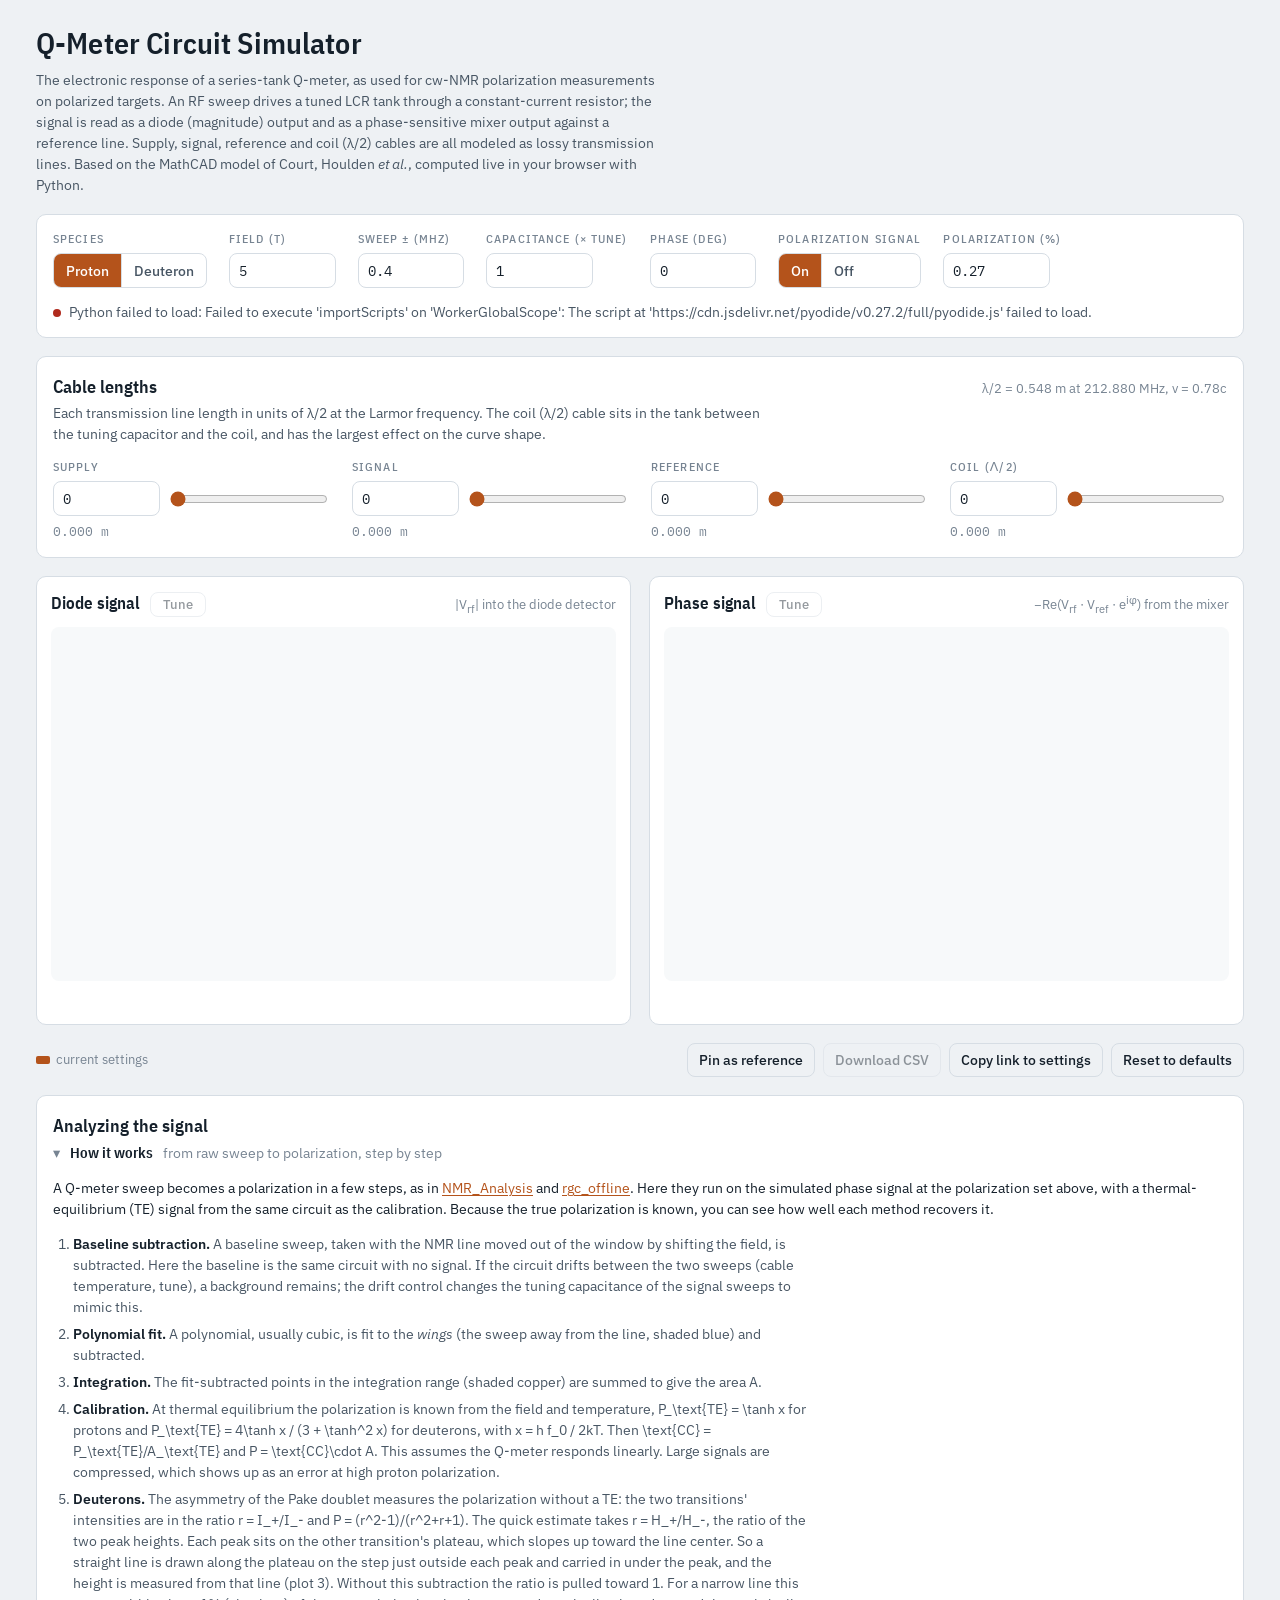
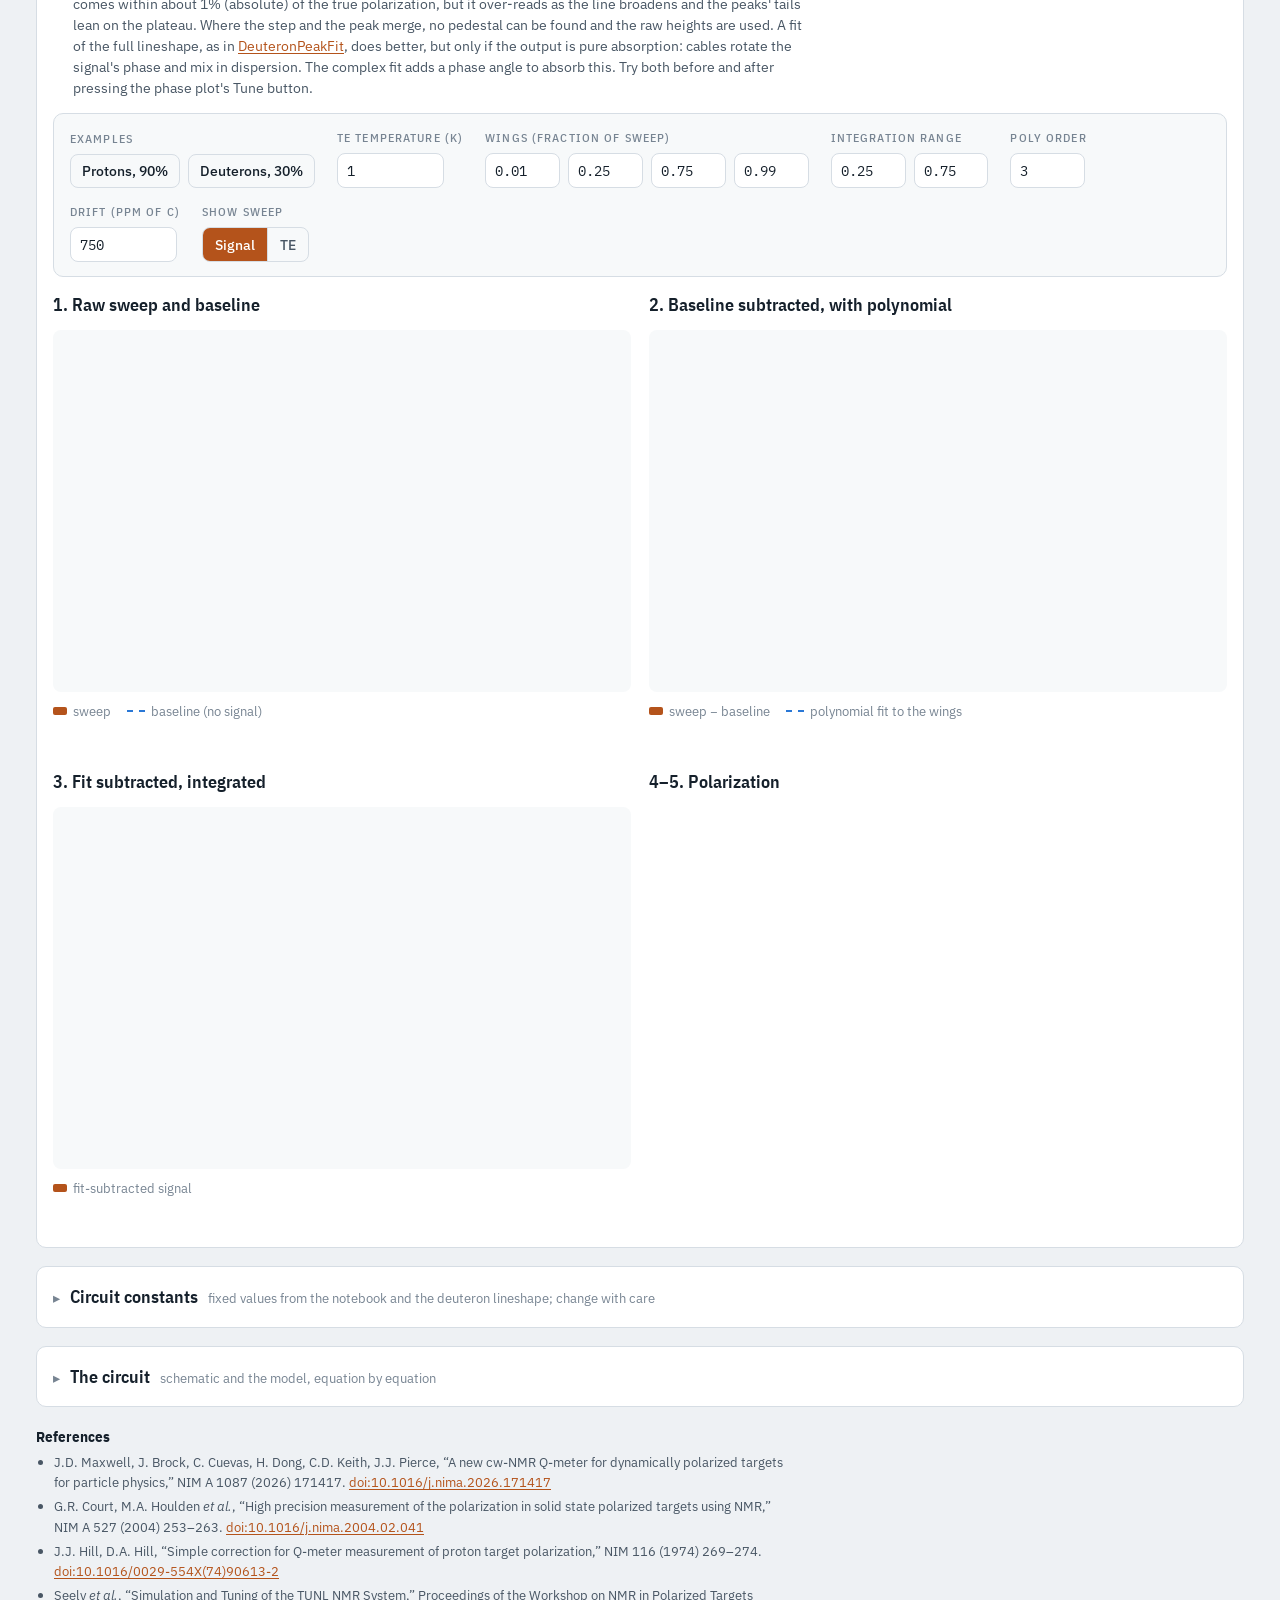
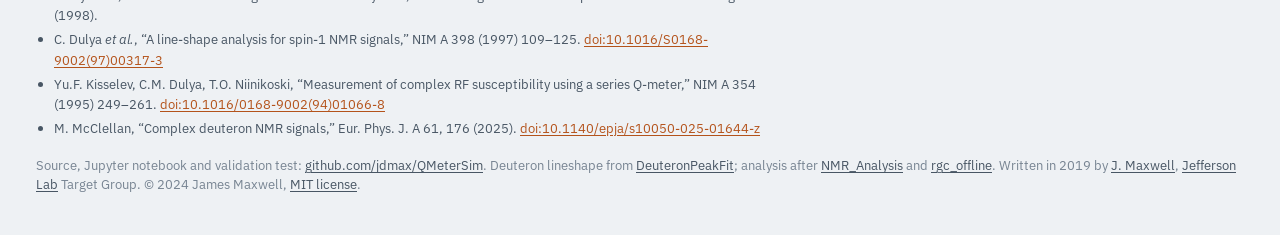
==== web/index.html @ 829bd28a "Improving proton lineshape" ====
<!doctype html>
<html lang="en">
<head>
<meta charset="utf-8">
<meta name="viewport" content="width=device-width, initial-scale=1, viewport-fit=cover">
<title>Q-Meter Circuit Simulator</title>
<meta name="description" content="Simulate the diode and phase-sensitive output of a series-tank NMR Q-meter with four transmission lines and a test polarization signal, computed in the browser with Pyodide.">
<meta name="author" content="J. Maxwell">
<link rel="preconnect" href="https://fonts.googleapis.com">
<link rel="preconnect" href="https://fonts.gstatic.com" crossorigin>
<link rel="stylesheet" href="https://fonts.googleapis.com/css2?family=IBM+Plex+Mono:wght@400;500&family=IBM+Plex+Sans+Condensed:wght@500;600&family=IBM+Plex+Sans:wght@400;500;600&display=swap">
<link rel="stylesheet" href="https://cdn.jsdelivr.net/npm/katex@0.16.11/dist/katex.min.css">
<link rel="stylesheet" href="style.css?v=__V__">
<style>html, body { margin: 0; } body { font-size: 14px; } [hidden] { display: none !important; }</style>
</head>
<body>
<div class="wrap">
  <header>
    <h1>Q-Meter Circuit Simulator</h1>
    <p>The electronic response of a series-tank Q-meter, as used for cw-NMR polarization measurements on
      polarized targets. An RF sweep drives a tuned LCR tank through a constant-current resistor; the signal is
      read as a diode (magnitude) output and as a phase-sensitive mixer output against a reference line.
      Supply, signal, reference and coil (λ/2) cables are all modeled as lossy transmission lines. Based on the
      MathCAD model of Court, Houlden <i>et al.</i>, computed live in your browser with Python.</p>
  </header>

  <div class="controls" role="group" aria-label="Tune and sweep">
    <div class="ctl"><span class="eyebrow">Species</span>
      <div class="seg" id="speciesSeg">
        <button type="button" data-v="p" aria-pressed="true">Proton</button>
        <button type="button" data-v="d" aria-pressed="false">Deuteron</button>
      </div></div>
    <div class="ctl"><label class="eyebrow" for="p_b">Field (T)</label>
      <input type="number" id="p_b" data-p="b" data-min="0.01" step="0.01" min="0.01"></div>
    <div class="ctl"><label class="eyebrow" for="p_sweep_range">Sweep ± (MHz)</label>
      <input type="number" id="p_sweep_range" data-p="sweep_range" data-min="0.001" step="0.1" min="0.001"></div>
    <div class="ctl"><label class="eyebrow" for="p_capacitance">Capacitance (× tune)</label>
      <input type="number" id="p_capacitance" data-p="capacitance" data-min="0.001" step="0.005" min="0.001"></div>
    <div class="ctl"><label class="eyebrow" for="p_phase">Phase (deg)</label>
      <input type="number" id="p_phase" data-p="phase" step="1"></div>
    <div class="ctl"><span class="eyebrow">Polarization signal</span>
      <div class="seg" id="sigSeg">
        <button type="button" data-v="1" aria-pressed="true">On</button>
        <button type="button" data-v="0" aria-pressed="false">Off</button>
      </div></div>
    <div class="ctl"><label class="eyebrow" for="p_pol">Polarization (%)</label>
      <input type="number" id="p_pol" data-p="pol" data-scale="0.01" data-min="-0.999" data-max="0.999" step="0.05"
        title="Physical sign: positive is absorptive (as at thermal equilibrium)"></div>
    <div class="spacer"></div>
    <span class="status" id="pyStatus" role="status"><i class="dot busy" id="pyDot"></i><span id="pyText">Loading Python (Pyodide)…</span></span>
  </div>

  <section class="panel" aria-labelledby="trimHead">
    <div class="card-head">
      <h2 id="trimHead">Cable lengths</h2>
      <span class="hint" id="lb2Note"></span>
    </div>
    <p>Each transmission line length in units of λ/2 at the Larmor frequency. The coil (λ/2) cable sits in the
      tank between the tuning capacitor and the coil, and has the largest effect on the curve shape.</p>
    <div class="trims" id="trims"></div>
  </section>

  <div class="stage">
    <div class="card">
      <div class="card-head">
        <div class="title"><h2>Diode signal</h2>
          <button class="btn sm" id="btnTuneDiode" type="button" disabled
            title="Set the capacitance so the diode dip is centered on the Larmor frequency">Tune</button></div>
        <span class="hint">|V<sub>rf</sub>| into the diode detector</span>
      </div>
      <div class="canvas-box"><canvas id="cvDiode" aria-label="Diode signal versus frequency"></canvas></div>
      <div class="readline" id="rdDiode" aria-live="off"></div>
    </div>
    <div class="card">
      <div class="card-head">
        <div class="title"><h2>Phase signal</h2>
          <button class="btn sm" id="btnTunePhase" type="button" disabled
            title="Set the capacitance and phase so the phase signal is centered and symmetric on the Larmor frequency">Tune</button></div>
        <span class="hint">−Re(V<sub>rf</sub> · V<sub>ref</sub> · e<sup>iφ</sup>) from the mixer</span>
      </div>
      <div class="canvas-box"><canvas id="cvPhase" aria-label="Phase signal versus frequency"></canvas></div>
      <div class="readline" id="rdPhase" aria-live="off"></div>
    </div>
  </div>

  <div class="row" role="group" aria-label="Plot actions">
    <div class="legend-line">
      <span style="color:var(--copper)"><i class="sw"></i><span style="color:var(--muted)">current settings</span></span>
      <span style="color:var(--shell)" id="pinLegend" hidden><i class="sw dash"></i><span style="color:var(--muted)">pinned reference</span></span>
    </div>
    <span class="status" id="tuneMsg" aria-live="polite" hidden><i class="dot"></i><span></span></span>
    <div class="spacer"></div>
    <button class="btn" id="btnPin" type="button">Pin as reference</button>
    <button class="btn" id="btnUnpin" type="button" hidden>Clear reference</button>
    <button class="btn" id="btnCsv" type="button" disabled>Download CSV</button>
    <button class="btn" id="btnLink" type="button">Copy link to settings</button>
    <button class="btn" id="btnReset" type="button">Reset to defaults</button>
  </div>

  <section class="panel" aria-labelledby="anHead">
    <h2 id="anHead">Analyzing the signal</h2>
    <details class="desc" id="anDesc" open>
    <summary>How it works <span class="hint">from raw sweep to polarization, step by step</span></summary>
    <p>A Q-meter sweep becomes a polarization in a few steps, as in
      <a href="https://github.com/jdmax/NMR_Analysis">NMR_Analysis</a> and
      <a href="https://github.com/jdmax/rgc_offline">rgc_offline</a>. Here they run on the simulated phase signal
      at the polarization set above, with a thermal-equilibrium (TE) signal from the same circuit as the
      calibration. Because the true polarization is known, you can see how well each method recovers it.</p>
    <ol class="steps">
      <li><b>Baseline subtraction.</b> A baseline sweep, taken with the NMR line moved out of the window by
        shifting the field, is subtracted. Here the baseline is the same circuit with no signal. If the circuit
        drifts between the two sweeps (cable temperature, tune), a background remains; the drift control
        changes the tuning capacitance of the signal sweeps to mimic this.</li>
      <li><b>Polynomial fit.</b> A polynomial, usually cubic, is fit to the <i>wings</i> (the sweep away from
        the line, shaded blue) and subtracted.</li>
      <li><b>Integration.</b> The fit-subtracted points in the integration range (shaded copper) are summed to
        give the area <span data-tex="A"></span>.</li>
      <li><b>Calibration.</b> At thermal equilibrium the polarization is known from the field and temperature,
        <span data-tex="P_\text{TE} = \tanh x"></span> for protons and
        <span data-tex="P_\text{TE} = 4\tanh x / (3 + \tanh^2 x)"></span> for deuterons, with
        <span data-tex="x = h f_0 / 2kT"></span>. Then <span data-tex="\text{CC} = P_\text{TE}/A_\text{TE}"></span>
        and <span data-tex="P = \text{CC}\cdot A"></span>. This assumes the Q-meter responds linearly. Large
        signals are compressed, which shows up as an error at high proton polarization.</li>
      <li><b>Deuterons.</b> The asymmetry of the Pake doublet measures the polarization without a TE:
        the two transitions' intensities are in the ratio
        <span data-tex="r = I_+/I_-"></span> and <span data-tex="P = (r^2-1)/(r^2+r+1)"></span>.
        The quick estimate takes <span data-tex="r = H_+/H_-"></span>, the ratio of the two peak heights.
        Each peak sits on the other transition's plateau, which slopes up toward the line center. So a
        straight line is drawn along the plateau on the step just outside each peak and carried in under
        the peak, and the height is measured from that line (plot 3). Without this subtraction the ratio
        is pulled toward 1. For a narrow line this comes within about 1% (absolute) of the true
        polarization, but it over-reads as the line broadens and the peaks' tails lean on the plateau.
        Where the step and the peak merge, no pedestal can be found and the raw heights are used. A fit of
        the full lineshape, as in
        <a href="https://github.com/jdmax/DeuteronPeakFit">DeuteronPeakFit</a>, does better, but only if the
        output is pure absorption: cables rotate the signal's phase and mix in dispersion. The complex fit adds
        a phase angle to absorb this. Try both before and after pressing the phase plot's Tune button.</li>
    </ol>
    </details>

    <div class="controls inset" role="group" aria-label="Analysis settings">
      <div class="ctl"><span class="eyebrow">Examples</span>
        <div class="row">
          <button class="btn" type="button" data-example="p:0.9">Protons, 90%</button>
          <button class="btn" type="button" data-example="d:0.3" data-cables="5,5,0.6,0.05"
            title="Supply and signal 5, reference 0.6, coil 0.05 λ/2, then phase-tuned">Deuterons, 30%</button>
        </div></div>
      <div class="ctl"><label class="eyebrow" for="a_te">TE temperature (K)</label>
        <input type="number" id="a_te" data-p="a_te" data-min="0.01" step="0.05"></div>
      <div class="ctl"><span class="eyebrow">Wings (fraction of sweep)</span>
        <div class="row">
          <input type="number" class="frac" id="a_w0" data-p="a_w0" data-min="0" data-max="1" step="0.01" aria-label="Wing 1 start">
          <input type="number" class="frac" id="a_w1" data-p="a_w1" data-min="0" data-max="1" step="0.01" aria-label="Wing 1 end">
          <input type="number" class="frac" id="a_w2" data-p="a_w2" data-min="0" data-max="1" step="0.01" aria-label="Wing 2 start">
          <input type="number" class="frac" id="a_w3" data-p="a_w3" data-min="0" data-max="1" step="0.01" aria-label="Wing 2 end">
        </div></div>
      <div class="ctl"><span class="eyebrow">Integration range</span>
        <div class="row">
          <input type="number" class="frac" id="a_s0" data-p="a_s0" data-min="0" data-max="1" step="0.01" aria-label="Integration start">
          <input type="number" class="frac" id="a_s1" data-p="a_s1" data-min="0" data-max="1" step="0.01" aria-label="Integration end">
        </div></div>
      <div class="ctl"><label class="eyebrow" for="a_order">Poly order</label>
        <input type="number" class="frac" id="a_order" data-p="a_order" data-min="0" data-max="8" data-int step="1"></div>
      <div class="ctl"><label class="eyebrow" for="a_drift">Drift (ppm of C)</label>
        <input type="number" id="a_drift" data-p="a_drift" step="50"></div>
      <div class="ctl"><span class="eyebrow">Show sweep</span>
        <div class="seg" id="anViewSeg">
          <button type="button" data-v="en" aria-pressed="true">Signal</button>
          <button type="button" data-v="te" aria-pressed="false">TE</button>
        </div></div>
    </div>

    <div class="stage an-stage">
      <div class="card flat">
        <div class="card-head">
          <h2>1. Raw sweep and baseline</h2>
        </div>
        <div class="canvas-box"><canvas id="cvRaw" aria-label="Raw phase-signal sweep with the baseline sweep"></canvas></div>
        <div class="legend-line">
          <span style="color:var(--copper)"><i class="sw"></i><span style="color:var(--muted)">sweep</span></span>
          <span style="color:var(--shell)"><i class="sw dash"></i><span style="color:var(--muted)">baseline (no signal)</span></span>
        </div>
        <div class="readline" id="rdRaw" aria-live="off"></div>
      </div>
      <div class="card flat">
        <div class="card-head">
          <h2>2. Baseline subtracted, with polynomial</h2>
        </div>
        <div class="canvas-box"><canvas id="cvBase" aria-label="Baseline-subtracted sweep with polynomial fit to the wings"></canvas></div>
        <div class="legend-line">
          <span style="color:var(--copper)"><i class="sw"></i><span style="color:var(--muted)">sweep − baseline</span></span>
          <span style="color:var(--shell)"><i class="sw dash"></i><span style="color:var(--muted)">polynomial fit to the wings</span></span>
        </div>
        <div class="readline" id="rdBase" aria-live="off"></div>
      </div>
      <div class="card flat">
        <div class="card-head">
          <h2>3. Fit subtracted, integrated</h2>
        </div>
        <div class="canvas-box"><canvas id="cvSub" aria-label="Fit-subtracted signal with integration range"></canvas></div>
        <div class="legend-line">
          <span style="color:var(--copper)"><i class="sw"></i><span style="color:var(--muted)">fit-subtracted signal</span></span>
          <span id="subLegend" hidden>
            <span style="color:var(--fitc)"><i class="sw dash"></i></span><span>absorption fit</span>
            <span style="color:var(--shell)"><i class="sw dot"></i></span><span>complex fit</span>
            <span style="color:var(--ink)">●</span><span>peaks</span>
            <span id="pedLegend" hidden><span style="color:var(--ink)"><i class="sw ped"></i></span><span>height above pedestal</span></span>
          </span>
        </div>
        <div class="readline" id="rdSub" aria-live="off"></div>
      </div>
      <div class="card flat">
        <div class="card-head">
          <h2>4–5. Polarization</h2>
        </div>
        <div class="dread results" id="anResults" aria-live="polite"></div>
      </div>
    </div>
  </section>

  <details class="panel" id="constPanel">
    <summary>Circuit constants <span class="hint">fixed values from the notebook and the deuteron lineshape; change with care</span></summary>
    <div class="designer" id="consts"></div>
  </details>

  <details class="panel" id="circuitPanel">
    <summary id="aboutHead">The circuit <span class="hint">schematic and the model, equation by equation</span></summary>
    <div class="schem">
      <img src="schem.PNG" alt="Schematic of the series Q-meter: RF source, reference line to the mixer, supply line through the constant-current resistor to the series tank (R, C, L), and signal line to the mixer.">
      <div class="notes">
        <ul>
          <li>An RF source drives the tank through a supply line and a constant-current resistor R<sub>cc</sub>;
            a reference line carries the source directly to the mixer.</li>
          <li>The series tank (damping R, tuning C, coil L) has a fourth transmission line between C and L,
            usually called the λ/2 cable. The signal line connects the tank to the other side of the mixer.</li>
          <li>Capacitance is in units of the value that tunes the bare tank (no cables) to the Larmor
            frequency for the chosen species at the given field. Phase is in degrees from ideal tune with zero
            line length.</li>
          <li>The optional polarization signal enters as a complex susceptibility multiplying the coil
            inductance, L = L<sub>0</sub>(1 + 4πηχ). For protons the lineshape is fitted to measured signals
            at polarizations from 24% to 79%, so it shifts and sharpens as the polarization grows; its size
            follows Seely's susceptibility and Hill &amp; Hill's normalization. For deuterons it is the Pake
            doublet of Dulya <i>et al.</i>,
            ported from <a href="https://github.com/jdmax/DeuteronPeakFit">DeuteronPeakFit</a>, with its
            dispersion as well as its absorption.</li>
          <li>Polarization has its physical sign: positive is absorptive, as at thermal equilibrium. The
            notebook's <code>pol</code> is the negative of this, so its default of −0.0027 is +0.27% here.</li>
          <li>The supply, signal and reference lines end in 50 Ω, close to the cable's characteristic impedance,
            so they are matched. Their lengths only delay and attenuate the RF, and don't change the shape of the
            Q-curve, as in Court <i>et al.</i> The delay rotates the phase signal; a reference cable as long as the
            supply and signal cables together cancels it, and the phase Tune button corrects it.</li>
          <li>The schematic leaves out the coil cable between C and L.</li>
          <li>Lengths are in units of λ/2, so a coil cable of 1 is a true λ/2 line that passes the coil
            impedance through almost unchanged. Near 0.5 (λ/4) the line makes the coil look capacitive, and the
            series tank cannot be tuned.</li>
        </ul>
      </div>
    </div>

    <div class="subhead">The model, equation by equation</div>
    <p class="eqintro">Every quantity is evaluated at each sweep frequency ω. Lines are labeled
      <i>i</i> ∈ {sup, sig, ref, coil}, <span data-tex="a \parallel b \equiv ab/(a+b)"></span>, and
      <span data-tex="\mathcal{T}_i[Z]"></span> is the input impedance of line <i>i</i> terminated by
      <span data-tex="Z"></span>. Each stage is reduced to a Thevenin source (an open-circuit voltage and a
      source impedance) and carried through the next line.</p>
    <div class="eqgrid">
      <div class="eqcard">
        <h3>Larmor frequency and tuning capacitor</h3>
        <div class="eq" data-tex="f_0 = \gamma_{p,d}\,B, \qquad \omega_0 = 2\pi f_0"></div>
        <div class="eq" data-tex="C = \frac{c}{\omega_0^{2} L_0}"></div>
        <p>The capacitance control <span data-tex="c"></span> is in units of the capacitor that resonates
          the bare coil at <span data-tex="\omega_0"></span>, with
          <span data-tex="\gamma_p = 42.576"></span> and <span data-tex="\gamma_d = 6.536"></span> MHz/T.</p>
      </div>

      <div class="eqcard">
        <h3>Transmission lines</h3>
        <div class="eq" data-tex="\ell_i = n_i\,\frac{\lambda}{2}, \qquad \frac{\lambda}{2} = \frac{v_f\,c_0}{2 f_0}"></div>
        <div class="eq" data-tex="\Gamma(\omega) = \alpha + \frac{i\omega}{v_f\,c_0}"></div>
        <div class="eq" data-tex="Z_0 = \sqrt{\frac{R' + i\omega L'}{i\omega C'}}, \qquad R' = 2\cdot 50\,\Omega\cdot\alpha"></div>
        <div class="eq" data-tex="\mathcal{T}_i[Z] = Z_0\,\frac{Z + Z_0\tanh \Gamma\ell_i}{Z_0 + Z\tanh \Gamma\ell_i}"></div>
        <div class="eq" data-tex="\mathcal{G}_i[Z] = \frac{1}{\cosh\Gamma\ell_i + (Z/Z_0)\sinh\Gamma\ell_i}"></div>
        <p><span data-tex="n_i"></span> is the cable length control, and <span data-tex="R'"></span>,
          <span data-tex="L'"></span>, <span data-tex="C'"></span> are the cable's resistance, inductance and
          capacitance per meter, so <span data-tex="Z_0 \approx 51.7\ \Omega"></span> whatever the length.
          A source <span data-tex="V"></span> with impedance <span data-tex="Z"></span> at one end of a line
          gives the open-circuit voltage <span data-tex="\mathcal{G}_i[Z]\,V"></span> and source impedance
          <span data-tex="\mathcal{T}_i[Z]"></span> at the other. For a matched line,
          <span data-tex="Z = Z_0"></span>, these are <span data-tex="e^{-\Gamma\ell_i}V"></span> and
          <span data-tex="Z_0"></span>: a delay and attenuation only.</p>
      </div>

      <div class="eqcard">
        <h3>Coil and proton signal</h3>
        <div class="eq" data-tex="Z_L = \left(R_\text{coil} + i\omega L\right) \parallel \frac{1}{i\omega C_s}"></div>
        <div class="eq" data-tex="L(\omega) = L_0\left[\,1 + 4\pi\eta\,\chi(\omega)\,\right], \qquad \chi = \chi' - i\chi''"></div>
        <div class="eq" data-tex="\chi_p'' = \frac{\pi}{2}\,\omega_0\chi_0\;g(\omega-\omega_0;\,P), \qquad \int g\,d\omega = 1"></div>
        <div class="eq" data-tex="g(x;P) = A_0(x - sP) + P\,A_1(x - sP), \qquad s = 24.8\text{ kHz}"></div>
        <div class="eq" data-tex="\chi_p' = -\mathcal{H}\big[\chi_p''\big], \qquad \mathcal{H}[\wedge_h](x) = \frac{F(x+h) - 2F(x) + F(x-h)}{\pi h},\ \ F(x) = x\ln|x|"></div>
        <p>with <span data-tex="\chi_0 = 3.1\times10^{-4}\,P"></span> (Seely) and filling factor
          <span data-tex="\eta"></span>. <span data-tex="g"></span> is fitted to measured proton lines from
          a 5 T target (2022) at polarizations from 24% to 79%. As <span data-tex="P"></span> grows, the line
          shifts up by <span data-tex="sP"></span>, the local field of the polarized sample, and its shape
          <span data-tex="A_0 + P A_1"></span> sharpens on the high-frequency side: about 49 kHz wide and nearly
          symmetric near <span data-tex="P = 0"></span>, 35 kHz wide with a long low-frequency tail at 79%. For
          negative <span data-tex="P"></span> the shift and the sharp edge reverse.
          <span data-tex="\int A_1 = 0"></span>, so the area does not depend on <span data-tex="P"></span>.
          Between samples <span data-tex="A_0"></span> and <span data-tex="A_1"></span> are straight lines,
          sums of triangles <span data-tex="\wedge_h"></span>, whose Hilbert transforms are exact, so
          <span data-tex="\chi'"></span> is the exact Kramers–Kronig partner of
          <span data-tex="\chi''"></span>. The area is that of Hill &amp; Hill's line. With the signal off,
          <span data-tex="L = L_0"></span>.</p>
      </div>

      <div class="eqcard">
        <h3>Deuteron signal</h3>
        <div class="eq" data-tex="\chi_d'' \propto I_+F_+(R) + I_-F_-(R), \qquad R = \frac{\omega-\omega_0}{3\,\omega_Q}"></div>
        <div class="eq" data-tex="I_\pm \approx \frac{r(r-1)}{r^2+r+1},\ \frac{r-1}{r^2+r+1}, \qquad P = \frac{r^2-1}{r^2+r+1}"></div>
        <div class="eq" data-tex="\int \chi''\,d\omega = \frac{\pi}{2}\,\omega_0\chi_0, \qquad \chi_0 = 3.1\times10^{-4}\,\frac{2\gamma_d}{\gamma_p}\,P"></div>
        <div class="eq" data-tex="\chi_d' = -\mathcal{H}\big[\chi_d''\big] = -\sum_{\epsilon=\pm} \epsilon\,\tfrac{\pi}{2}\,I_\epsilon D_\epsilon(R)"></div>
        <p><span data-tex="F_\pm"></span> and <span data-tex="D_\pm"></span> are the powder-averaged
          absorption and dispersion integrals of Dulya <i>et al.</i>, with broadening <span data-tex="A"></span>
          and EFG asymmetry <span data-tex="\eta"></span>; the full <span data-tex="I_\pm"></span> include
          a small <span data-tex="R"></span> dependence. <span data-tex="\chi_0"></span> scales Seely's proton
          value by the spin-1 magnetization at the same density. <span data-tex="\mathcal{H}"></span> is the
          Hilbert transform, which makes <span data-tex="\chi'"></span> the Kramers–Kronig partner of
          <span data-tex="\chi''"></span>.</p>
      </div>

      <div class="eqcard">
        <h3>Tank, supply and signal line</h3>
        <div class="eq" data-tex="Z_\text{tank} = R_D + \frac{1}{i\omega C} + \mathcal{T}_\text{coil}[Z_L]"></div>
        <div class="eq" data-tex="Z_\text{sup} = \mathcal{T}_\text{sup}[R_s], \qquad Z_\text{cc} = R_\text{cc} + 50\,\Omega \parallel Z_\text{sup}"></div>
        <div class="eq" data-tex="Z_\text{eq} = Z_\text{tank} \parallel Z_\text{cc}, \qquad Z_\text{tot} = \mathcal{T}_\text{sig}[Z_\text{eq}]"></div>
        <p><span data-tex="R_D"></span> is the damping resistor, <span data-tex="R_s"></span> the source
          impedance, and the 50 Ω is the supply line's termination to ground. <span data-tex="Z_\text{sup}"></span>,
          <span data-tex="Z_\text{cc}"></span>, <span data-tex="Z_\text{eq}"></span> and
          <span data-tex="Z_\text{tot}"></span> are the source impedances looking back toward the RF source.</p>
      </div>

      <div class="eqcard">
        <h3>Voltages at the mixer</h3>
        <div class="eq" data-tex="V_\text{cc} = U\,\mathcal{G}_\text{sup}[R_s]\,\frac{50\,\Omega}{50\,\Omega + Z_\text{sup}}, \qquad V_\text{eq} = V_\text{cc}\,\frac{Z_\text{tank}}{Z_\text{tank} + Z_\text{cc}}"></div>
        <div class="eq" data-tex="V_\text{rf} = V_\text{eq}\,\mathcal{G}_\text{sig}[Z_\text{eq}]\,\frac{R_\text{amp}}{R_\text{amp} + Z_\text{tot}}"></div>
        <div class="eq" data-tex="Z_\text{ref} = \mathcal{T}_\text{ref}[R_s], \qquad V_\text{ref} = U\,\mathcal{G}_\text{ref}[R_s]\,\frac{R_\text{amp}}{R_\text{amp} + Z_\text{ref}}"></div>
        <div class="eq" data-tex="\text{diode} = \big|V_\text{rf}\big|, \qquad \text{phase} = -\operatorname{Re}\!\big(V_\text{rf}\,V_\text{ref}^{*}\,e^{i\phi}\big)"></div>
        <p>The mixer inputs are terminated by <span data-tex="R_\text{amp}"></span> (the 50 Ω at each mixer
          input in the schematic). The mixer responds to the phase difference between its inputs, hence
          <span data-tex="V_\text{ref}^{*}"></span>, so the reference cable's delay offsets the supply and signal
          cables' delay.</p>
      </div>

      <div class="eqcard">
        <h3>The Tune buttons</h3>
        <div class="eq" data-tex="\text{Diode: find } c \text{ such that } \left.\frac{\partial\,|V_\text{rf}|}{\partial\omega}\right|_{\omega_0} = 0"></div>
        <div class="eq" data-tex="\text{Phase: } \phi = \pm\frac{\pi}{2} - \arg\left.\frac{\partial\,(V_\text{rf}V_\text{ref}^{*})}{\partial\omega}\right|_{\omega_0}"></div>
        <p>Both use the baseline (signal off) and leave cable lengths alone. Diode tune scans
          <span data-tex="0.02 \le c \le 50"></span> for the dip and refines it by bisection. Phase tune
          first does the diode tune. Both roots make the phase output an extremum at
          <span data-tex="\omega_0"></span>; it picks the one for which an absorptive signal points the same
          way as in the ideal zero-length circuit. When the reference cable's delay doesn't match the supply and
          signal cables', the baseline at that phase can be a dip rather than a peak.</p>
      </div>
    </div>
  </details>

  <section class="notes">
    <h3>References</h3>
    <ul>
      <li>J.D. Maxwell, J. Brock, C. Cuevas, H. Dong, C.D. Keith, J.J. Pierce, “A new cw-NMR Q-meter for
        dynamically polarized targets for particle physics,” NIM A 1087 (2026) 171417.
        <a href="https://doi.org/10.1016/j.nima.2026.171417">doi:10.1016/j.nima.2026.171417</a></li>
      <li>G.R. Court, M.A. Houlden <i>et al.</i>, “High precision measurement of the polarization in solid state
        polarized targets using NMR,” NIM A 527 (2004) 253–263.
        <a href="https://doi.org/10.1016/j.nima.2004.02.041">doi:10.1016/j.nima.2004.02.041</a></li>
      <li>J.J. Hill, D.A. Hill, “Simple correction for Q-meter measurement of proton target polarization,”
        NIM 116 (1974) 269–274. <a href="https://doi.org/10.1016/0029-554X(74)90613-2">doi:10.1016/0029-554X(74)90613-2</a></li>
      <li>Seely <i>et al.</i>, “Simulation and Tuning of the TUNL NMR System,” Proceedings of the Workshop on NMR
        in Polarized Targets (1998).</li>
      <li>C. Dulya <i>et al.</i>, “A line-shape analysis for spin-1 NMR signals,” NIM A 398 (1997) 109–125.
        <a href="https://doi.org/10.1016/S0168-9002(97)00317-3">doi:10.1016/S0168-9002(97)00317-3</a></li>
      <li>Yu.F. Kisselev, C.M. Dulya, T.O. Niinikoski, “Measurement of complex RF susceptibility using a series
        Q-meter,” NIM A 354 (1995) 249–261.
        <a href="https://doi.org/10.1016/0168-9002(94)01066-8">doi:10.1016/0168-9002(94)01066-8</a></li>
      <li>M. McClellan, “Complex deuteron NMR signals,” Eur. Phys. J. A 61, 176 (2025).
        <a href="https://doi.org/10.1140/epja/s10050-025-01644-z">doi:10.1140/epja/s10050-025-01644-z</a></li>
    </ul>
  </section>

  <footer class="site">Source, Jupyter notebook and validation test:
    <a href="https://github.com/jdmax/QMeterSim">github.com/jdmax/QMeterSim</a>.
    Deuteron lineshape from <a href="https://github.com/jdmax/DeuteronPeakFit">DeuteronPeakFit</a>; analysis
    after <a href="https://github.com/jdmax/NMR_Analysis">NMR_Analysis</a> and
    <a href="https://github.com/jdmax/rgc_offline">rgc_offline</a>.
    Written in 2019 by <a href="https://orcid.org/0000-0003-2710-4646">J. Maxwell</a>,
    <a href="https://www.jlab.org">Jefferson Lab</a> Target Group.
    © 2024 James Maxwell, <a href="https://github.com/jdmax/QMeterSim/blob/master/LICENSE">MIT license</a>.</footer>
</div>
<script src="https://cdn.jsdelivr.net/npm/katex@0.16.11/dist/katex.min.js" defer></script>
<script src="app.js?v=__V__" defer></script>
</body>
</html>
---- web/style.css ----
/* Layout: an instrument page. Controls bar, cable trims, then diode | phase plots,
   the polarization signal with circuit readout, and circuit constants. */
:root {
  --bg: #eef1f4;
  --panel: #ffffff;
  --ink: #15202b;
  --ink-2: #485664;
  --muted: #778492;
  --line: #d6dde4;
  --copper: #b4531b;
  --copper-soft: #f6e4d8;
  --ok: #1d7448;
  --ok-soft: #dcefe4;
  --warn: #8f5a00;
  --warn-soft: #f7e9c9;
  --bad: #b02a1d;
  --bad-soft: #f8dcd8;
  --track: #e3e8ed;
  --canvas-bg: #f7f9fa;
  --shell: #2a78d6;
  --fitc: #148a5e;
  --f-display: "IBM Plex Sans Condensed", "Arial Narrow", system-ui, sans-serif;
  --f-body: "IBM Plex Sans", system-ui, -apple-system, "Segoe UI", sans-serif;
  --f-mono: "IBM Plex Mono", ui-monospace, "SFMono-Regular", Menlo, monospace;
}
@media (prefers-color-scheme: dark) {
  :root:not([data-theme="light"]) {
    --bg: #0e141a; --panel: #161f28; --ink: #e5ebf0; --ink-2: #b0bcc7; --muted: #7d8a97;
    --line: #283440; --copper: #e5834a; --copper-soft: #3a2518; --ok: #5cc794; --ok-soft: #173326;
    --warn: #e2a93f; --warn-soft: #382b12; --bad: #f0786a; --bad-soft: #3c1d19;
    --track: #24303b; --canvas-bg: #111a22; --shell: #4d95ea; --fitc: #3dbd8a; color-scheme: dark;
  }
}
:root[data-theme="dark"] {
  --bg: #0e141a; --panel: #161f28; --ink: #e5ebf0; --ink-2: #b0bcc7; --muted: #7d8a97;
  --line: #283440; --copper: #e5834a; --copper-soft: #3a2518; --ok: #5cc794; --ok-soft: #173326;
  --warn: #e2a93f; --warn-soft: #382b12; --bad: #f0786a; --bad-soft: #3c1d19;
  --track: #24303b; --canvas-bg: #111a22; --shell: #4d95ea; --fitc: #3dbd8a; color-scheme: dark;
}
* { box-sizing: border-box; }
body {
  background: var(--bg); color: var(--ink); font-family: var(--f-body); font-size: 14px; line-height: 1.5;
}
.wrap {
  max-width: 1240px; margin: 0 auto;
  padding-left: max(16px, env(safe-area-inset-left, 0px));
  padding-right: max(16px, env(safe-area-inset-right, 0px));
  padding-block: 20px 40px;
  display: flex; flex-direction: column; gap: 18px;
}
header h1 {
  font-family: var(--f-display); font-weight: 600; font-size: 1.9rem; letter-spacing: 0.005em;
  margin: 0; text-wrap: balance;
}
header p { margin: 4px 0 0; color: var(--ink-2); max-width: 78ch; }
.mono, .num { font-family: var(--f-mono); font-variant-numeric: tabular-nums; }
.eyebrow {
  font-family: var(--f-display); font-weight: 500; font-size: 0.78rem; text-transform: uppercase;
  letter-spacing: 0.09em; color: var(--muted);
}

/* controls */
.controls {
  display: flex; flex-wrap: wrap; gap: 14px 22px; align-items: flex-end;
  background: var(--panel); border: 1px solid var(--line); border-radius: 10px; padding: 14px 16px;
}
.ctl { display: flex; flex-direction: column; gap: 6px; min-width: 0; }
.ctl label, .ctl .eyebrow { margin: 0; }
.seg { display: inline-flex; border: 1px solid var(--line); border-radius: 8px; overflow: hidden; }
.seg button {
  font: 500 0.9rem var(--f-body); color: var(--ink-2); background: transparent; border: 0;
  padding: 7px 12px; cursor: pointer;
}
.seg button + button { border-left: 1px solid var(--line); }
.seg button[aria-pressed="true"] { background: var(--copper); color: #fff; }
select, input[type="number"] {
  font: 0.9rem var(--f-body); color: var(--ink); background: var(--panel);
  border: 1px solid var(--line); border-radius: 8px; padding: 7px 9px; max-width: 100%;
}
input[type="number"] { width: 7.4em; font-family: var(--f-mono); }
input[type="number"].bad { border-color: var(--bad); }
input[type="range"] { width: 200px; max-width: 100%; accent-color: var(--copper); }
.btn {
  font: 500 0.86rem var(--f-body); color: var(--ink); background: transparent;
  border: 1px solid var(--line); border-radius: 8px; padding: 7px 11px; cursor: pointer;
}
.btn:hover { border-color: var(--copper); color: var(--copper); }
.btn.primary { background: var(--copper); border-color: var(--copper); color: #fff; }
.btn.primary:hover { color: #fff; filter: brightness(1.08); }
.btn:disabled { opacity: 0.45; cursor: not-allowed; }
.btn.sm { padding: 3px 12px; font-size: 0.82rem; }
.card-head .title { display: flex; align-items: baseline; gap: 10px; }
button:focus-visible, select:focus-visible, input:focus-visible, canvas:focus-visible, summary:focus-visible {
  outline: 2px solid var(--copper); outline-offset: 2px;
}
.row { display: flex; gap: 8px; align-items: center; flex-wrap: wrap; }
.spacer { flex: 1 1 0; }
.status { font-size: 0.86rem; color: var(--ink-2); display: inline-flex; align-items: center; gap: 8px; }
.dot { width: 8px; height: 8px; border-radius: 50%; background: var(--muted); display: inline-block; flex: none; }
.dot.ok { background: var(--ok); } .dot.busy { background: var(--warn); } .dot.err { background: var(--bad); }

/* panels */
section.panel { background: var(--panel); border: 1px solid var(--line); border-radius: 10px; padding: 16px; }
section.panel h2 { font-family: var(--f-display); font-weight: 600; font-size: 1.15rem; margin: 0 0 2px; }
section.panel > p { margin: 0 0 12px; color: var(--ink-2); max-width: 90ch; }
.designer { display: grid; grid-template-columns: repeat(auto-fill, minmax(150px, 1fr)); gap: 12px 16px; align-items: end; }
.designer .ctl input[type="number"], .designer .ctl select { width: 100%; }
.trims { display: grid; grid-template-columns: repeat(auto-fill, minmax(250px, 1fr)); gap: 14px 22px; }
.trim .row { flex-wrap: nowrap; }
.trim input[type="range"] { flex: 1 1 auto; width: auto; min-width: 0; }
.trim .len { color: var(--muted); font-size: 0.8rem; }
.subhead { font-family: var(--f-display); font-weight: 600; font-size: 0.95rem; margin: 16px 0 8px; }
details.panel > summary, details.desc > summary {
  cursor: pointer; font-family: var(--f-display); font-weight: 600; font-size: 1.15rem; list-style: none;
  display: flex; flex-wrap: wrap; align-items: baseline; gap: 2px 10px;
}
details.panel > summary::-webkit-details-marker, details.desc > summary::-webkit-details-marker { display: none; }
details.panel > summary::before, details.desc > summary::before { content: "▸"; color: var(--muted); font-size: 0.9rem; }
details.panel[open] > summary::before, details.desc[open] > summary::before { content: "▾"; }
details.panel > summary .hint, details.desc > summary .hint { font-family: var(--f-body); font-weight: 400; }
details.desc { margin-bottom: 14px; }
details.desc > summary { font-size: 0.95rem; }
details.desc[open] > summary { margin-bottom: 4px; }
details.desc > summary .hint { color: var(--muted); font-size: 0.85rem; }
details.panel[open] > summary { margin-bottom: 12px; }
details.panel { background: var(--panel); border: 1px solid var(--line); border-radius: 10px; padding: 16px; }

/* views */
.stage { display: grid; grid-template-columns: 1fr 1fr; gap: 18px; }
@media (max-width: 880px) { .stage { grid-template-columns: 1fr; } }
.card {
  background: var(--panel); border: 1px solid var(--line); border-radius: 10px;
  padding: 14px; display: flex; flex-direction: column; gap: 10px; min-width: 0;
}
.card-head { display: flex; justify-content: space-between; align-items: baseline; gap: 8px; flex-wrap: wrap; }
.card-head h2 { font-family: var(--f-display); font-weight: 600; font-size: 1.05rem; margin: 0; }
.hint { color: var(--muted); font-size: 0.8rem; }
.canvas-box { position: relative; width: 100%; max-width: 100%; aspect-ratio: 16 / 10; }
.canvas-box canvas {
  position: absolute; inset: 0; width: 100%; height: 100%; border-radius: 8px;
  background: var(--canvas-bg); cursor: crosshair; touch-action: pan-y;
}
.legend-line { display: flex; gap: 16px; flex-wrap: wrap; font-size: 0.8rem; color: var(--muted); }
.legend-line span { display: inline-flex; align-items: center; gap: 6px; }
.sw { width: 14px; height: 8px; border-radius: 2px; background: var(--copper); display: inline-block; }
.sw.dash { background: none; border-top: 2px dashed currentColor; height: 0; width: 18px; border-radius: 0; }
.readline { font-family: var(--f-mono); font-size: 0.8rem; color: var(--ink-2); min-height: 1.5em; font-variant-numeric: tabular-nums; }

.readline sup, .dread sup { font-size: 0.75em; line-height: 0; }

/* readout */
.big {
  font-family: var(--f-mono); font-weight: 500; font-size: 2.2rem; line-height: 1; color: var(--ink);
  font-variant-numeric: tabular-nums;
}
.dread { display: grid; grid-template-columns: 1fr auto; gap: 6px 12px; font-size: 0.88rem; align-items: baseline; }
.dread .k { color: var(--ink-2); }
.dread .v { font-family: var(--f-mono); font-variant-numeric: tabular-nums; text-align: right; }
.dread .hdr { font: 500 0.72rem var(--f-display); text-transform: uppercase; letter-spacing: 0.07em; color: var(--muted); }
.dread hr { grid-column: 1 / -1; border: 0; border-top: 1px solid var(--line); margin: 2px 0; width: 100%; }

/* notes */
.notes { color: var(--ink-2); font-size: 0.84rem; max-width: 95ch; }
.notes h3 { font-family: var(--f-display); font-size: 0.95rem; margin: 0 0 4px; color: var(--ink); }
.notes ul { margin: 0; padding-left: 18px; display: grid; gap: 4px; }
.schem { display: grid; grid-template-columns: minmax(0, 1fr) minmax(0, 1.1fr); gap: 18px; align-items: start; }
@media (max-width: 880px) { .schem { grid-template-columns: 1fr; } }
.schem img { width: 100%; height: auto; border-radius: 8px; background: #fff; border: 1px solid var(--line); }
/* analysis */
ol.steps { margin: 0 0 14px; padding-left: 20px; color: var(--ink-2); max-width: 95ch; display: grid; gap: 6px; }
ol.steps b { color: var(--ink); font-weight: 600; }
.controls.inset { background: var(--canvas-bg); margin-bottom: 14px; }
.controls.inset input.frac { width: 5.2em; }
.card.flat { background: transparent; border: 0; padding: 0; }
.an-stage { margin-bottom: 4px; }
.results { grid-template-columns: 1fr auto auto; max-width: 820px; }
.results .e { text-align: right; }
.sw.dot { background: none; border-top: 2px dotted currentColor; height: 0; width: 18px; border-radius: 0; }
#subLegend { display: inline-flex; gap: 6px 10px; align-items: center; flex-wrap: wrap; }
#subLegend[hidden], #pedLegend[hidden] { display: none; }
#pedLegend { display: inline-flex; gap: 6px; align-items: center; }
.sw.ped { background: none; width: 12px; height: 10px; border-radius: 0; border-right: 2px solid currentColor; border-bottom: 1.5px dashed currentColor; }
.chip {
  display: inline-block; font: 500 0.74rem var(--f-body); border-radius: 999px; padding: 2px 9px;
  white-space: nowrap; border: 1px solid transparent; font-variant-numeric: tabular-nums;
}
.chip.ok { color: var(--ok); background: var(--ok-soft); }
.chip.warn { color: var(--warn); background: var(--warn-soft); }
.chip.bad { color: var(--bad); background: var(--bad-soft); }
code { font-family: var(--f-mono); font-size: 0.92em; }

.eqintro { margin: 0 0 12px; color: var(--ink-2); max-width: 90ch; }
.eqgrid { display: grid; grid-template-columns: repeat(auto-fill, minmax(min(100%, 360px), 1fr)); gap: 14px; }
.eqcard {
  background: var(--canvas-bg); border: 1px solid var(--line); border-radius: 8px; padding: 12px 14px;
  display: flex; flex-direction: column; gap: 2px; min-width: 0;
}
.eqcard h3 { font-family: var(--f-display); font-weight: 600; font-size: 0.95rem; margin: 0 0 4px; }
.eqcard p { margin: 6px 0 0; color: var(--ink-2); font-size: 0.84rem; }
.eq { overflow-x: auto; overflow-y: hidden; padding: 2px 0; }
.eq .katex-display { margin: 0.35em 0; }
.katex { font-size: 1.08em; }
.eqcard p .katex, .eqintro .katex { font-size: 1em; }

footer.site { color: var(--muted); font-size: 0.8rem; }
footer.site a { color: var(--ink-2); }
a { color: var(--copper); text-underline-offset: 2px; }
a:hover { color: var(--ink); }
@media (prefers-reduced-motion: reduce) { * { transition: none !important; } }
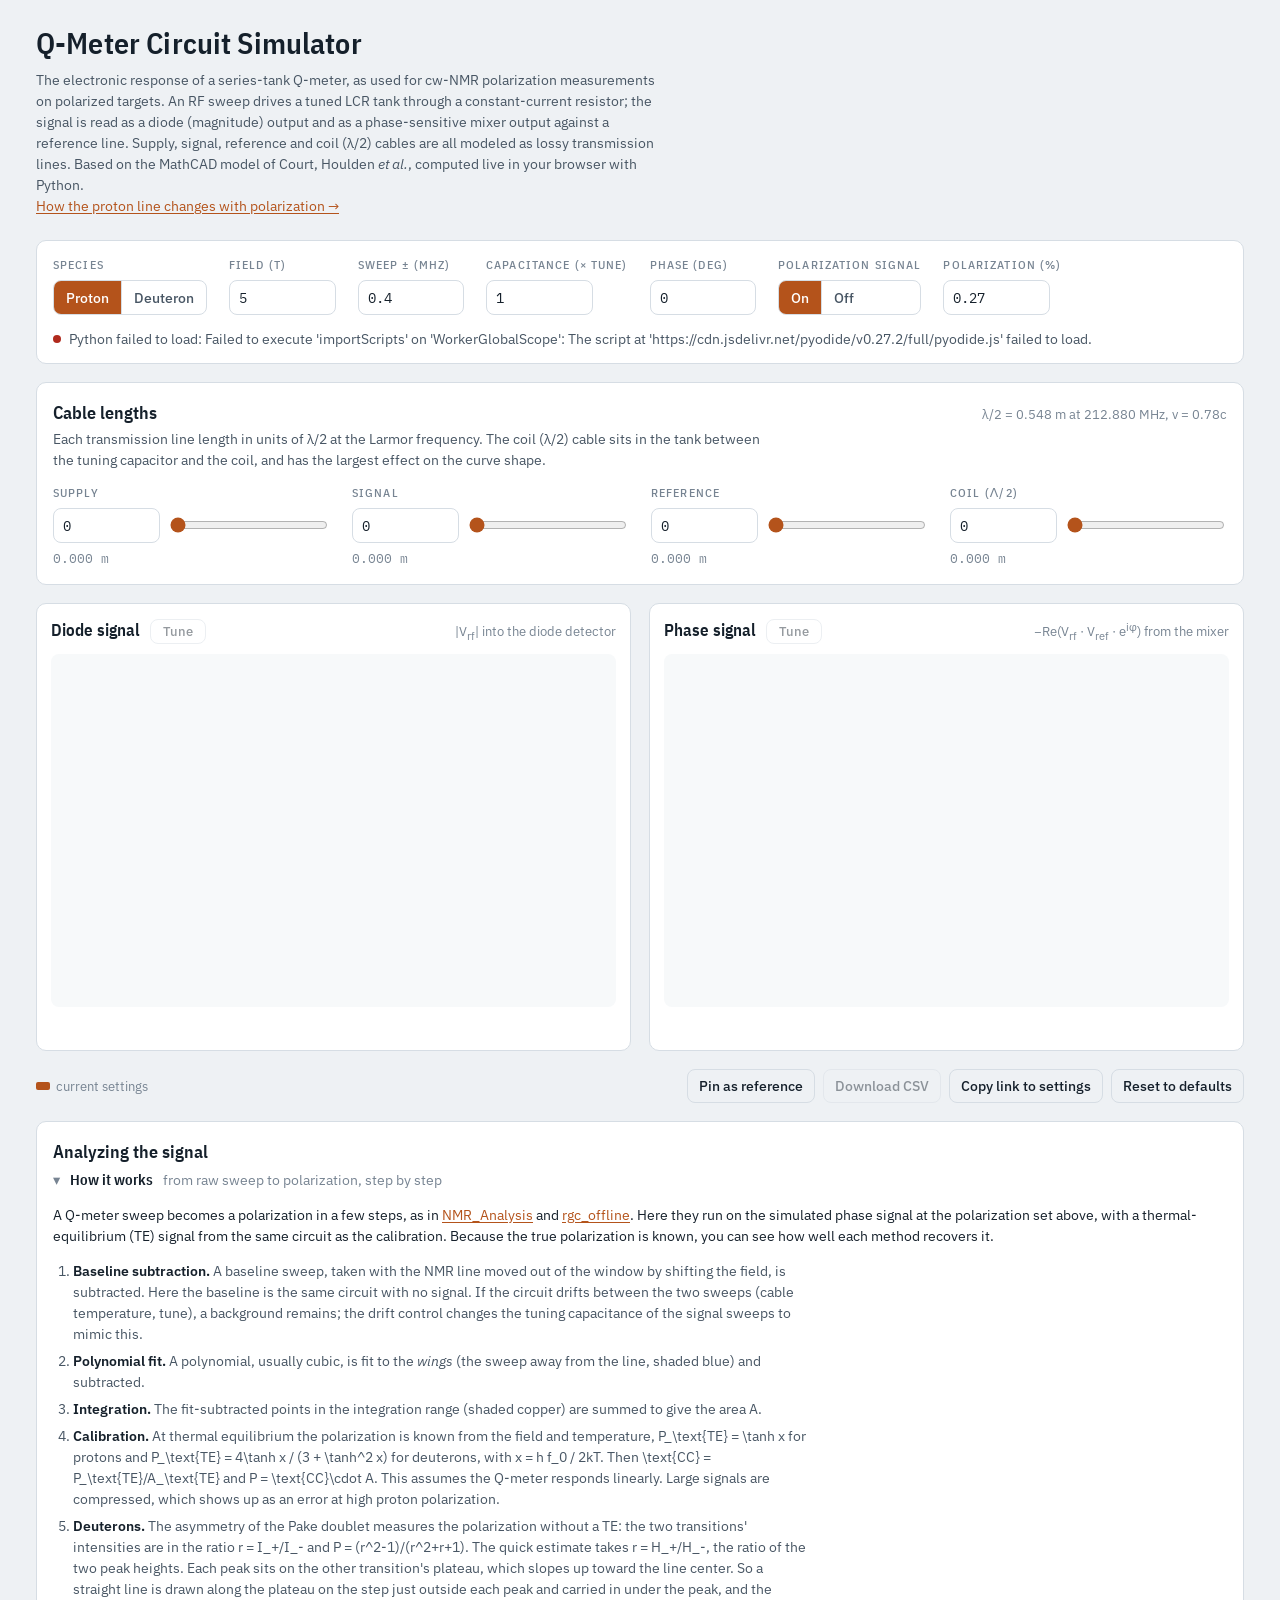
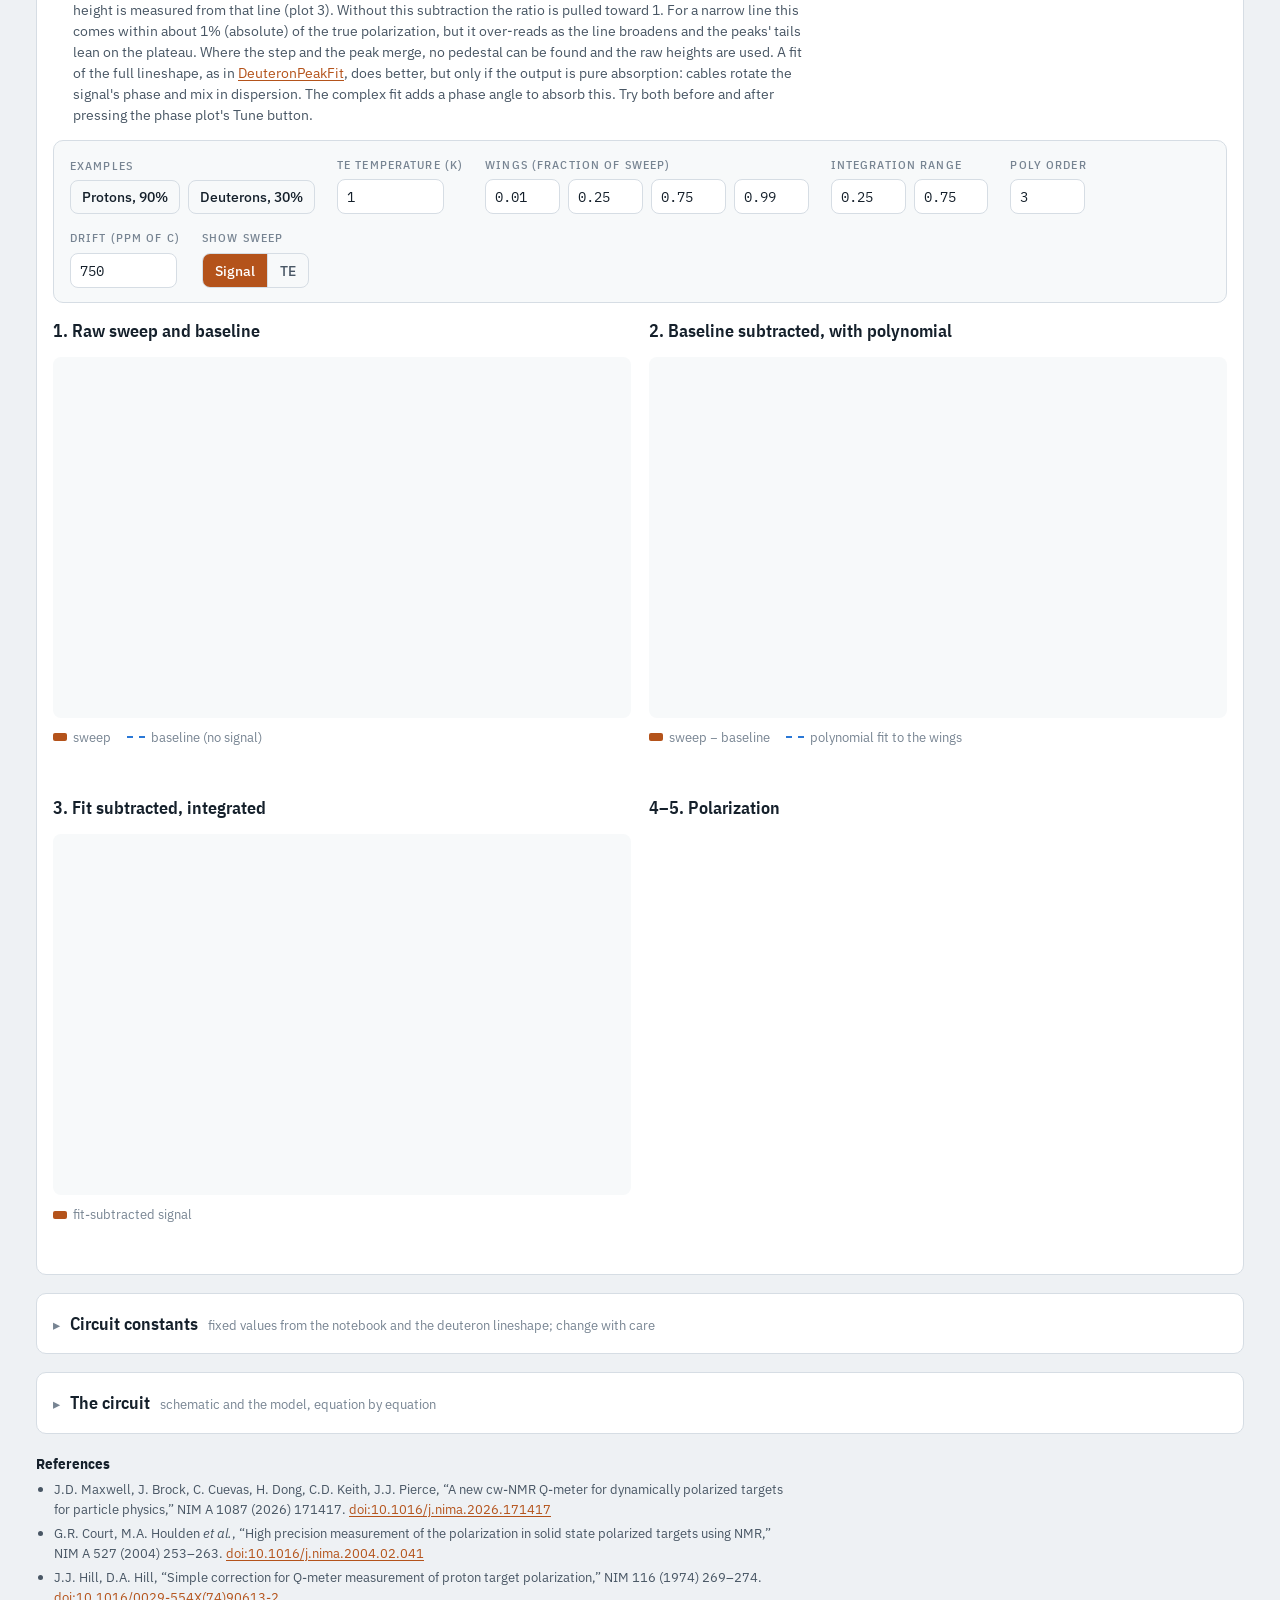
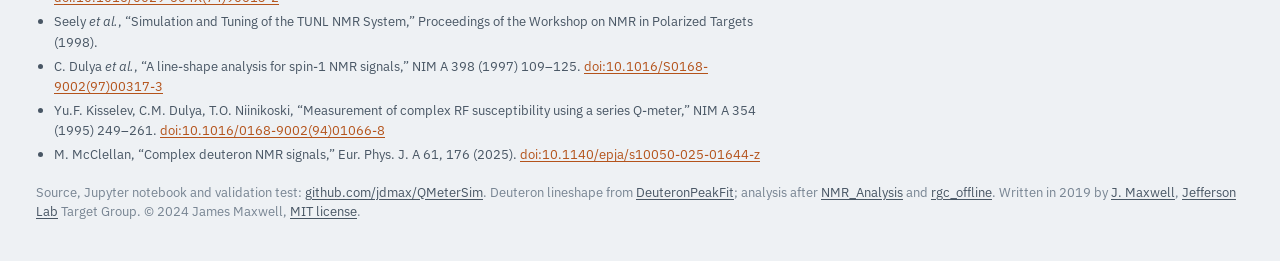
==== commit bd09cf96: "New page on proton lineshape" ====
--- a/web/index.html
+++ b/web/index.html
@@ -22,6 +22,7 @@
       read as a diode (magnitude) output and as a phase-sensitive mixer output against a reference line.
       Supply, signal, reference and coil (λ/2) cables are all modeled as lossy transmission lines. Based on the
       MathCAD model of Court, Houlden <i>et al.</i>, computed live in your browser with Python.</p>
+    <p class="crumb"><a href="proton.html">How the proton line changes with polarization →</a></p>
   </header>
 
   <div class="controls" role="group" aria-label="Tune and sweep">
@@ -308,7 +309,8 @@
           Between samples <span data-tex="A_0"></span> and <span data-tex="A_1"></span> are straight lines,
           sums of triangles <span data-tex="\wedge_h"></span>, whose Hilbert transforms are exact, so
           <span data-tex="\chi'"></span> is the exact Kramers–Kronig partner of
-          <span data-tex="\chi''"></span>. The area is that of Hill &amp; Hill's line. With the signal off,
+          <span data-tex="\chi''"></span>. The area is that of Hill &amp; Hill's line
+          (<a href="proton.html">more on the proton line</a>). With the signal off,
           <span data-tex="L = L_0"></span>.</p>
       </div>
 
--- a/web/style.css
+++ b/web/style.css
@@ -207,3 +207,26 @@
 a { color: var(--copper); text-underline-offset: 2px; }
 a:hover { color: var(--ink); }
 @media (prefers-reduced-motion: reduce) { * { transition: none !important; } }
+
+/* proton page */
+.crumb { margin: 0 0 6px; font-size: 0.85rem; }
+.crumb a, section.panel a, .after-eq a { color: var(--copper); }
+.stage.one { grid-template-columns: 1fr; }
+.stage.trio { grid-template-columns: repeat(3, 1fr); }
+@media (max-width: 1000px) { .stage.trio { grid-template-columns: 1fr 1fr; } }
+@media (max-width: 880px) { .stage.trio { grid-template-columns: 1fr; } }
+.canvas-box.short { aspect-ratio: 16 / 5; }
+@media (max-width: 880px) { .canvas-box.short { aspect-ratio: 16 / 9; } }
+.stage.one .canvas-box:not(.short) { aspect-ratio: 16 / 7; }
+@media (max-width: 880px) { .stage.one .canvas-box:not(.short) { aspect-ratio: 16 / 11; } }
+.ramp { display: inline-block; width: 120px; height: 8px; border-radius: 2px; }
+#rampLabels { font-family: var(--f-mono); font-size: 0.78rem; }
+.sw.dot-m { width: 8px; height: 8px; border-radius: 50%; background: currentColor; }
+.findings, ul.plain { margin: 14px 0 0; padding-left: 18px; color: var(--ink-2); max-width: 95ch; display: grid; gap: 6px; }
+ul.plain { margin-top: 0; }
+.after-eq { margin: 8px 0 12px; color: var(--ink-2); max-width: 90ch; }
+section.panel > .eq { margin: 6px 0; overflow-x: auto; }
+.ctl.wide { flex: 1 1 320px; }
+.ctl.wide .row { flex-wrap: nowrap; }
+.ctl.wide input[type="range"] { flex: 1 1 auto; width: auto; min-width: 0; }
+#pValue { min-width: 4.5em; text-align: right; }
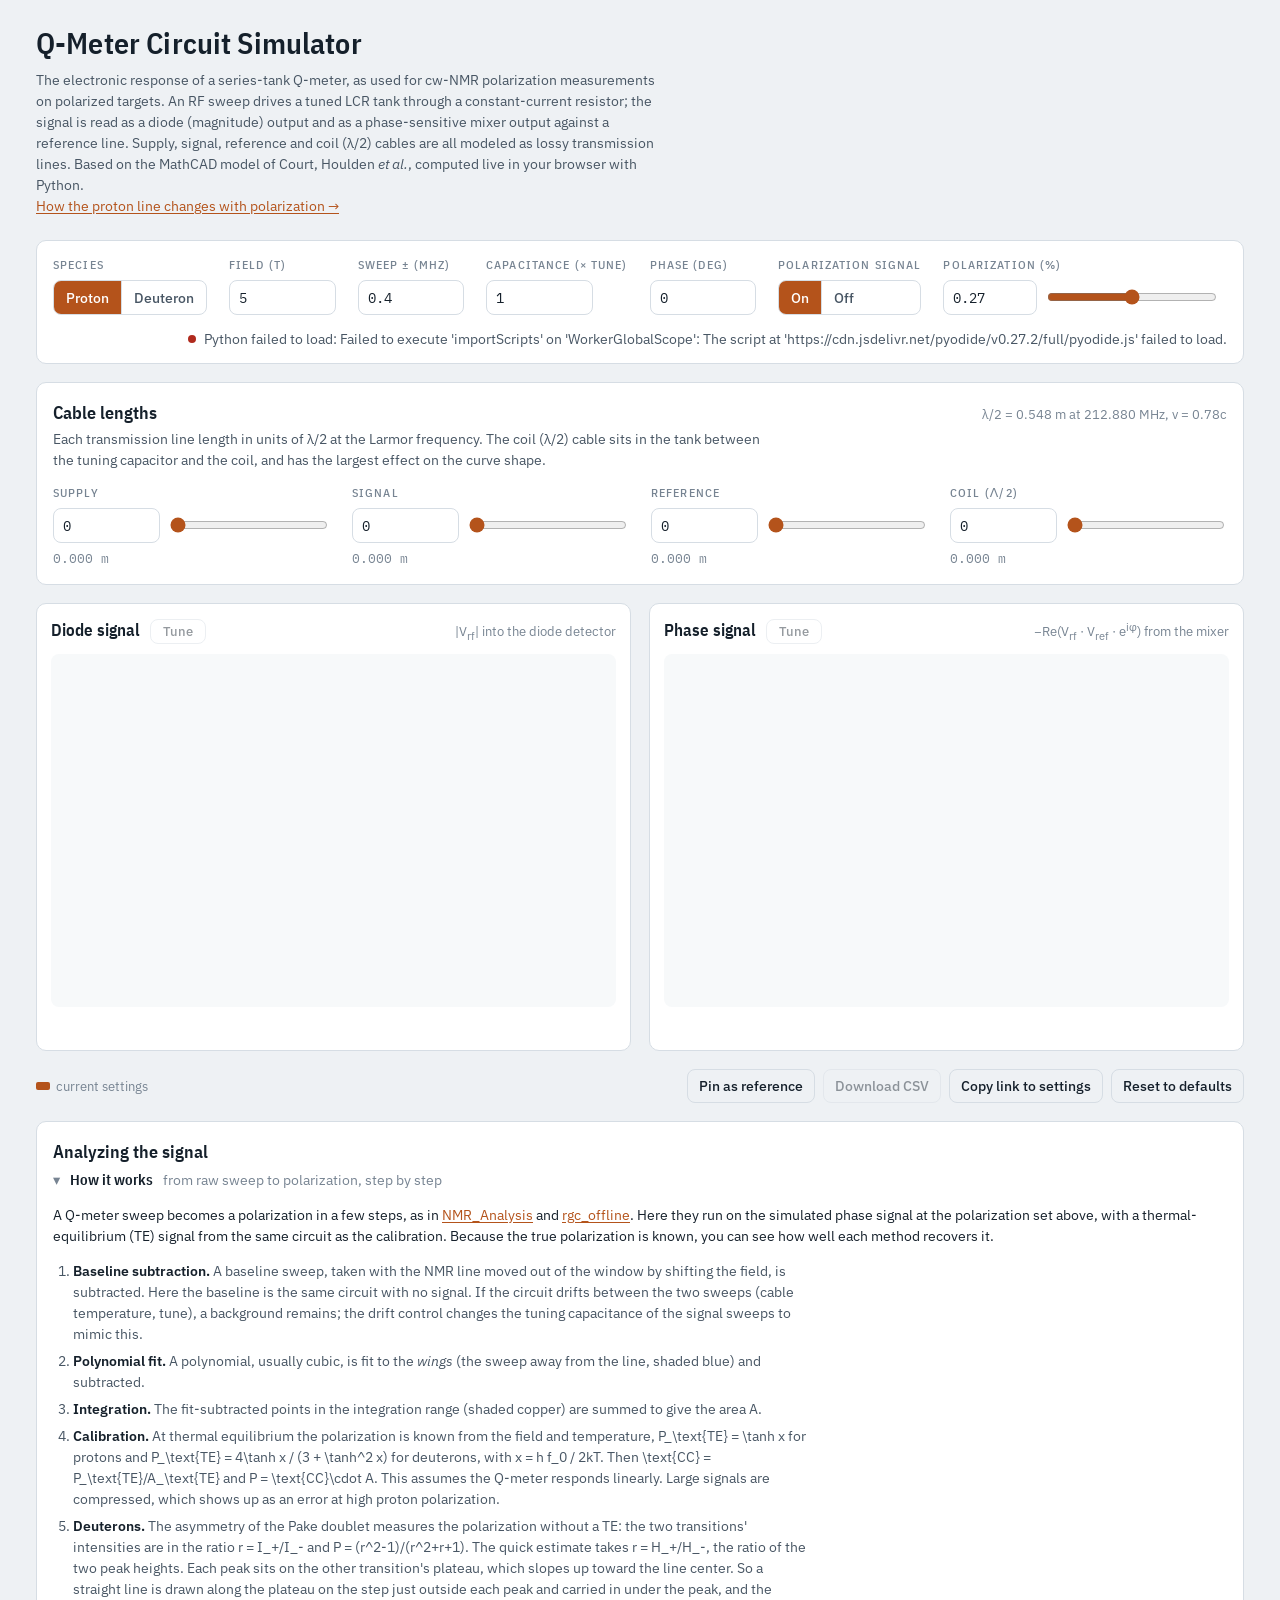
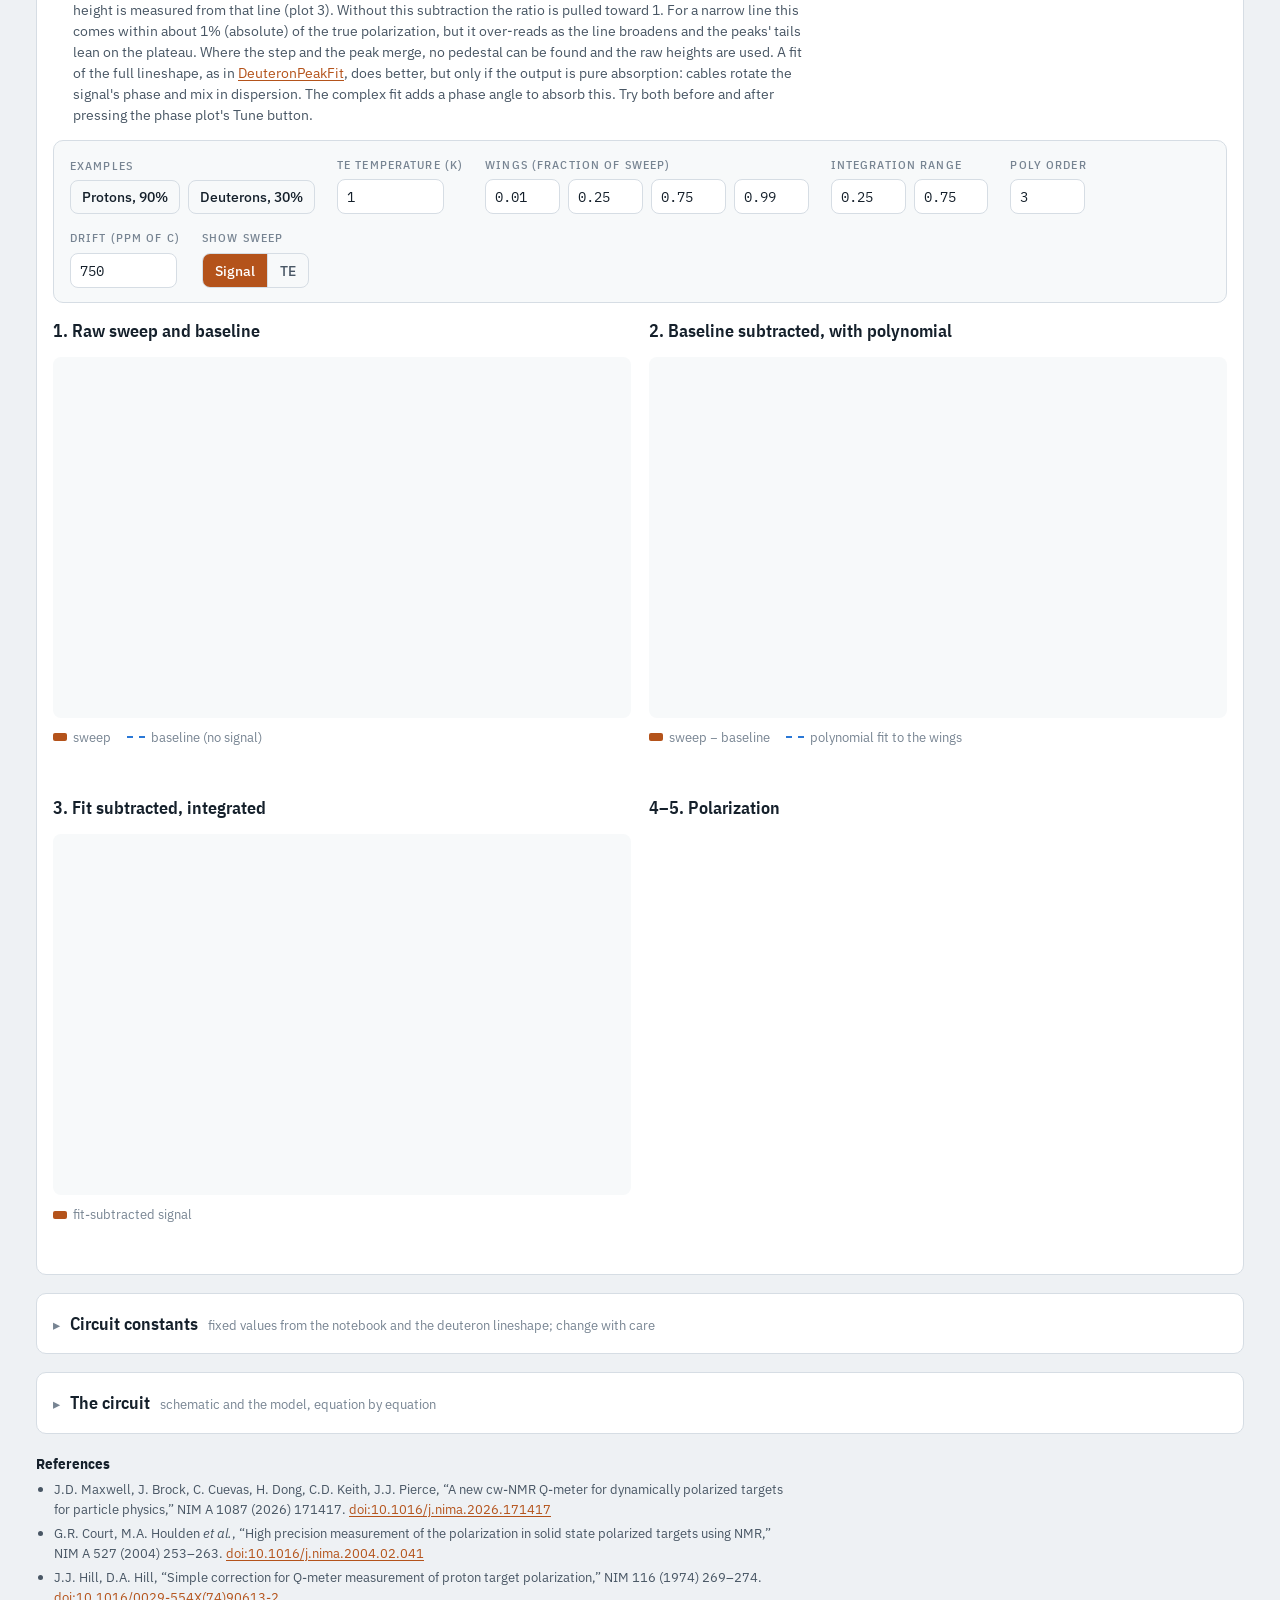
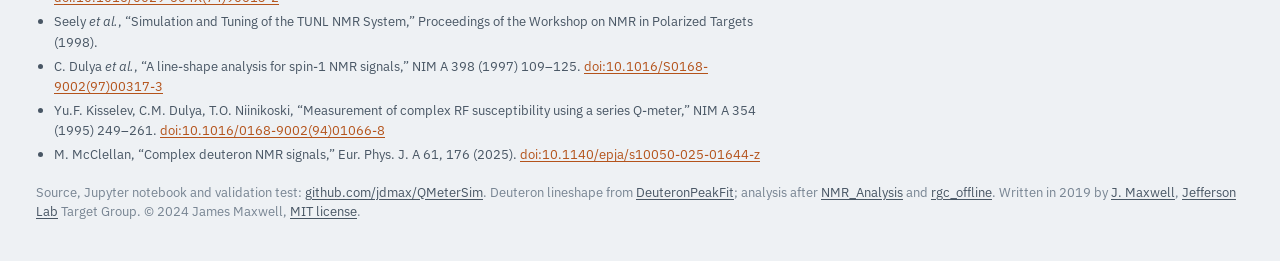
==== commit a6f9a7e1: "Slider on polarization" ====
--- a/web/index.html
+++ b/web/index.html
@@ -44,9 +44,12 @@
         <button type="button" data-v="1" aria-pressed="true">On</button>
         <button type="button" data-v="0" aria-pressed="false">Off</button>
       </div></div>
-    <div class="ctl"><label class="eyebrow" for="p_pol">Polarization (%)</label>
-      <input type="number" id="p_pol" data-p="pol" data-scale="0.01" data-min="-0.999" data-max="0.999" step="0.05"
-        title="Physical sign: positive is absorptive (as at thermal equilibrium)"></div>
+    <div class="ctl pol"><label class="eyebrow" for="p_pol">Polarization (%)</label>
+      <div class="row">
+        <input type="number" id="p_pol" data-p="pol" data-scale="0.01" data-min="-0.999" data-max="0.999" step="0.05"
+          title="Physical sign: positive is absorptive (as at thermal equilibrium)">
+        <input type="range" id="r_pol" min="-99.5" max="99.5" step="0.5" aria-label="Polarization slider (percent)">
+      </div></div>
     <div class="spacer"></div>
     <span class="status" id="pyStatus" role="status"><i class="dot busy" id="pyDot"></i><span id="pyText">Loading Python (Pyodide)…</span></span>
   </div>
--- a/web/style.css
+++ b/web/style.css
@@ -230,3 +230,7 @@
 .ctl.wide .row { flex-wrap: nowrap; }
 .ctl.wide input[type="range"] { flex: 1 1 auto; width: auto; min-width: 0; }
 #pValue { min-width: 4.5em; text-align: right; }
+.ctl.pol .row { flex-wrap: nowrap; }
+.ctl.pol input[type="number"] { width: 6.5em; }
+.ctl.pol input[type="range"] { width: 170px; }
+@media (max-width: 560px) { .ctl.pol { flex: 1 1 100%; } .ctl.pol input[type="range"] { flex: 1 1 auto; width: auto; min-width: 0; } }
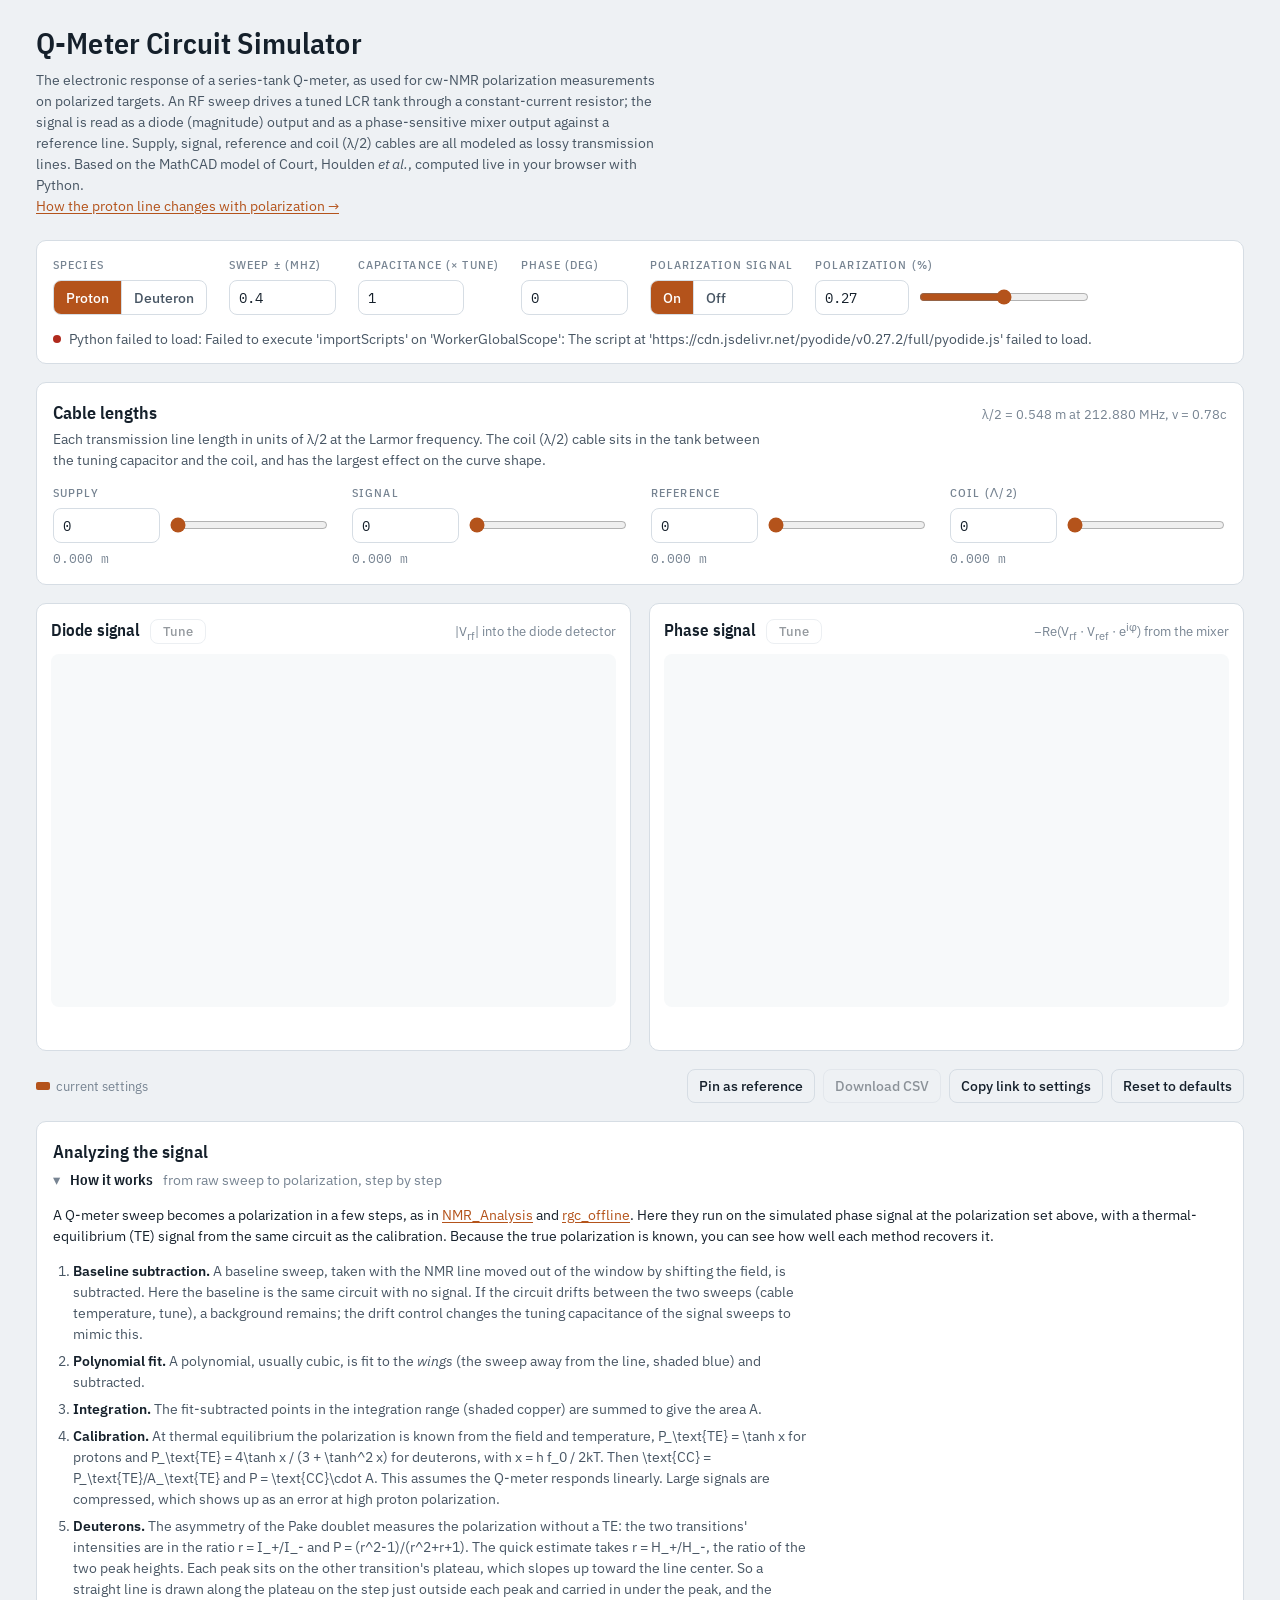
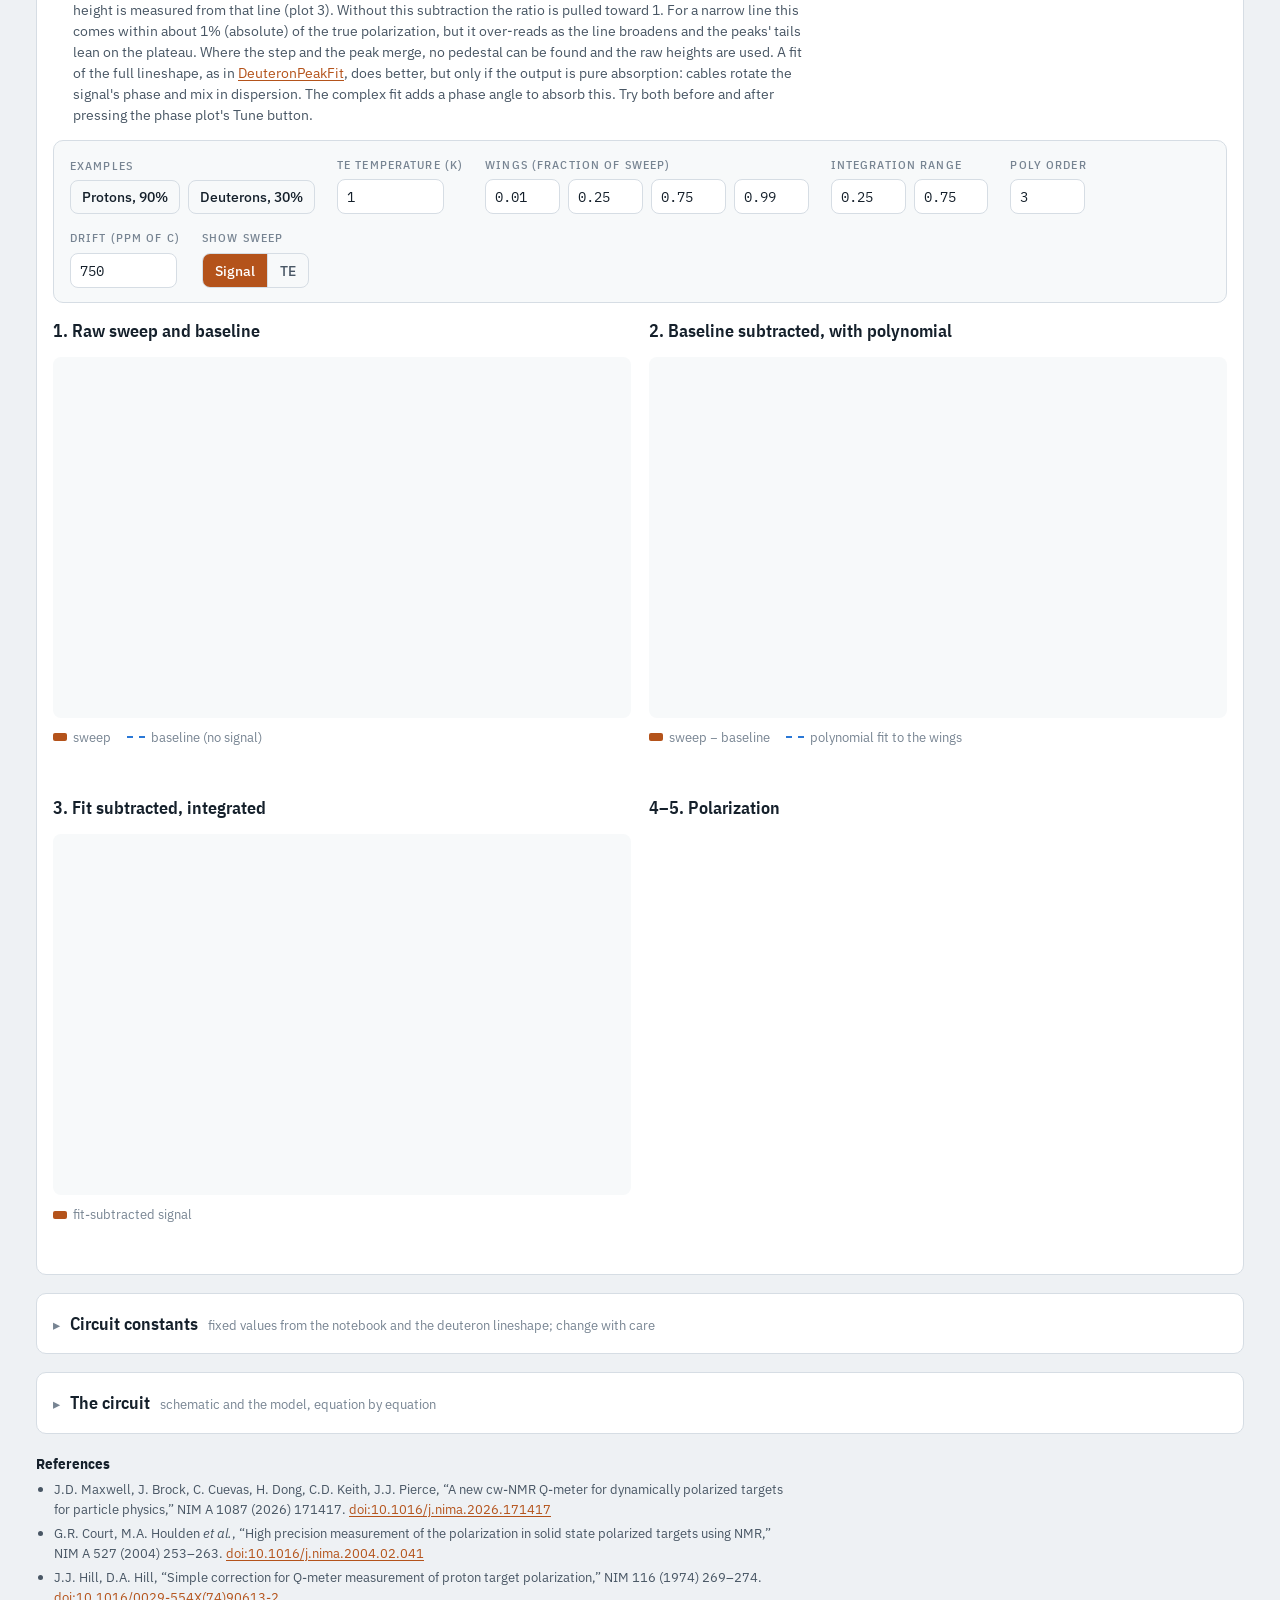
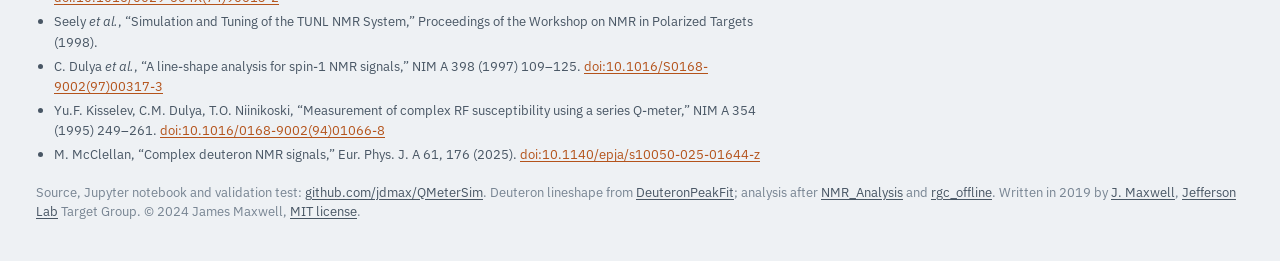
==== commit b367535c: "Change slider" ====
--- a/web/index.html
+++ b/web/index.html
@@ -31,8 +31,6 @@
         <button type="button" data-v="p" aria-pressed="true">Proton</button>
         <button type="button" data-v="d" aria-pressed="false">Deuteron</button>
       </div></div>
-    <div class="ctl"><label class="eyebrow" for="p_b">Field (T)</label>
-      <input type="number" id="p_b" data-p="b" data-min="0.01" step="0.01" min="0.01"></div>
     <div class="ctl"><label class="eyebrow" for="p_sweep_range">Sweep ± (MHz)</label>
       <input type="number" id="p_sweep_range" data-p="sweep_range" data-min="0.001" step="0.1" min="0.001"></div>
     <div class="ctl"><label class="eyebrow" for="p_capacitance">Capacitance (× tune)</label>
@@ -238,7 +236,7 @@
           <li>The series tank (damping R, tuning C, coil L) has a fourth transmission line between C and L,
             usually called the λ/2 cable. The signal line connects the tank to the other side of the mixer.</li>
           <li>Capacitance is in units of the value that tunes the bare tank (no cables) to the Larmor
-            frequency for the chosen species at the given field. Phase is in degrees from ideal tune with zero
+            frequency for the chosen species at 5 T. Phase is in degrees from ideal tune with zero
             line length.</li>
           <li>The optional polarization signal enters as a complex susceptibility multiplying the coil
             inductance, L = L<sub>0</sub>(1 + 4πηχ). For protons the lineshape is fitted to measured signals
@@ -274,7 +272,8 @@
         <div class="eq" data-tex="C = \frac{c}{\omega_0^{2} L_0}"></div>
         <p>The capacitance control <span data-tex="c"></span> is in units of the capacitor that resonates
           the bare coil at <span data-tex="\omega_0"></span>, with
-          <span data-tex="\gamma_p = 42.576"></span> and <span data-tex="\gamma_d = 6.536"></span> MHz/T.</p>
+          <span data-tex="\gamma_p = 42.576"></span> and <span data-tex="\gamma_d = 6.536"></span> MHz/T, and
+          the field fixed at <span data-tex="B = 5"></span> T (212.88 MHz for protons, 32.68 MHz for deuterons).</p>
       </div>
 
       <div class="eqcard">
